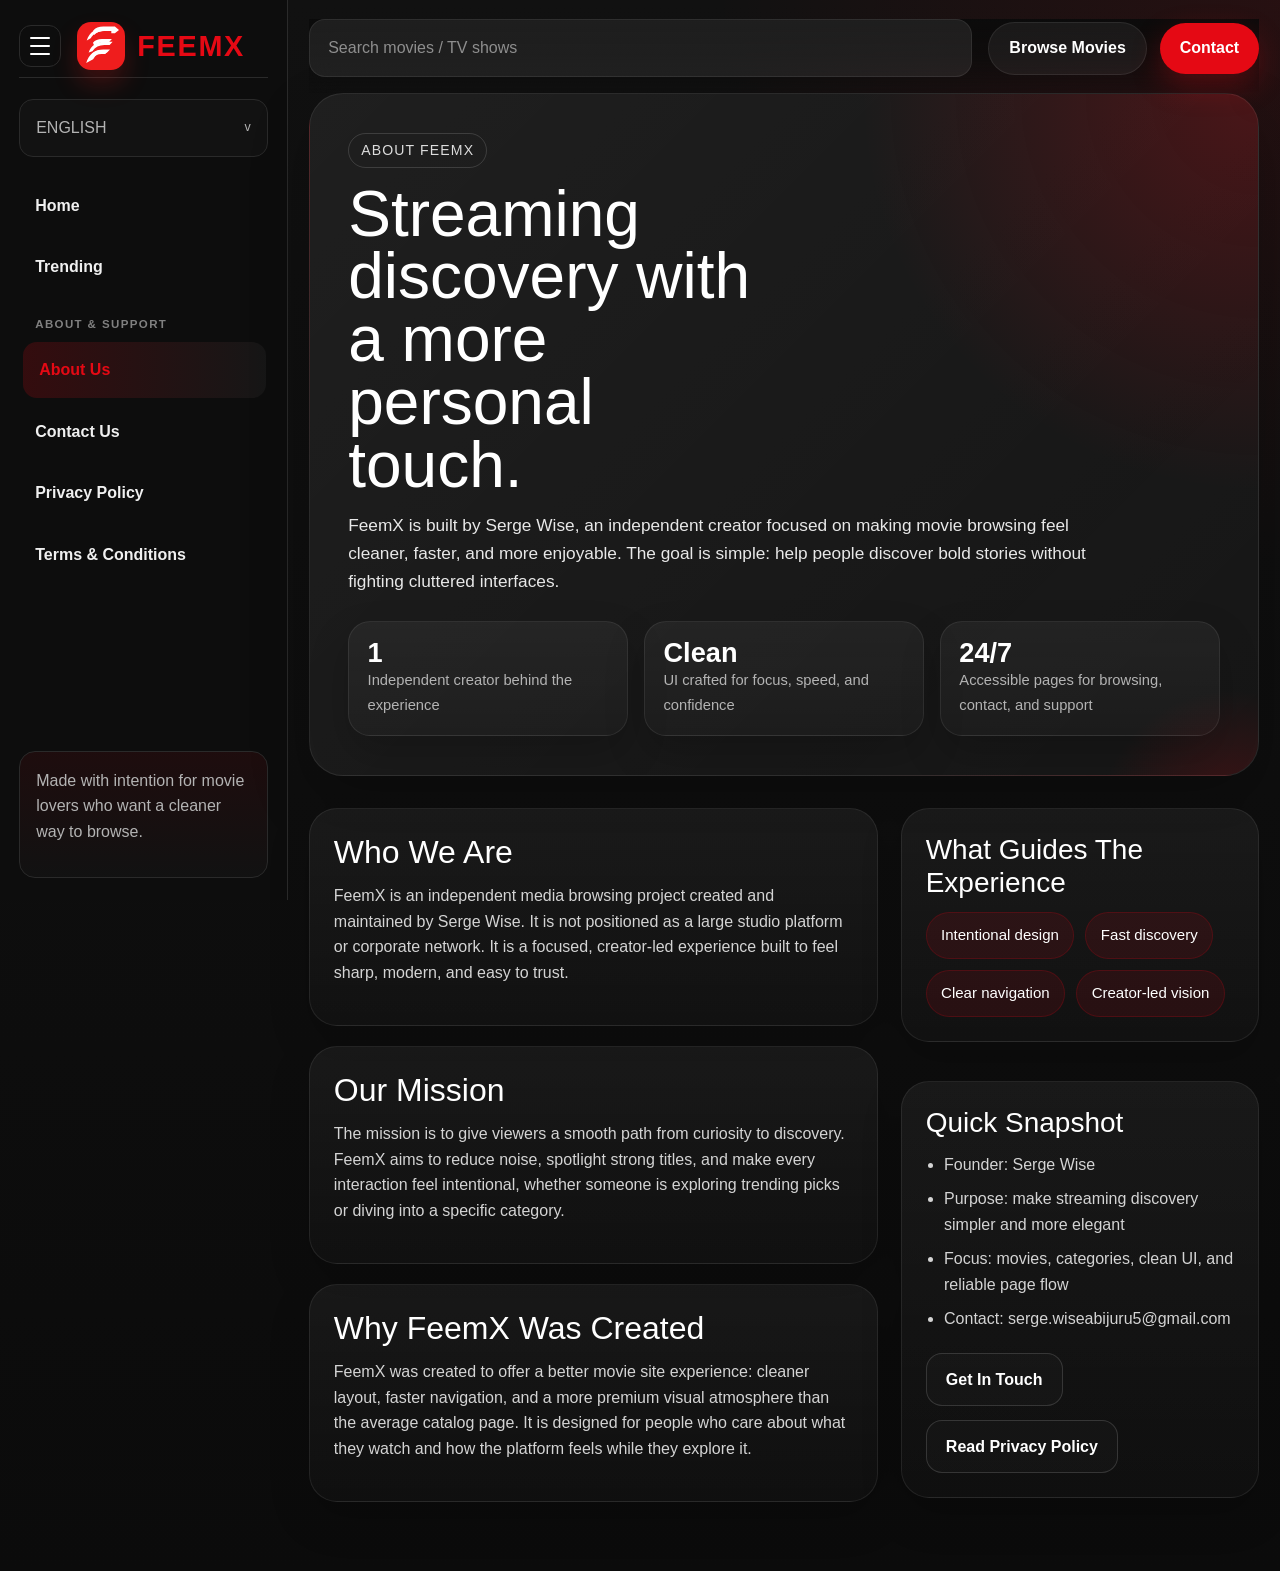
==== about.html @ 2843385d "Prepare frontend for separate Render static deploy" ====
<!DOCTYPE html>
<html lang="en">

<head>
    <meta charset="UTF-8">
    <meta name="viewport" content="width=device-width, initial-scale=1.0">
    <title>FeemX - About Us</title>
    <link rel="icon" type="image/svg+xml" href="logo.svg">
    <link href="https://cdn.jsdelivr.net/npm/bootstrap@5.3.3/dist/css/bootstrap.min.css" rel="stylesheet">
    <link rel="stylesheet" href="styles.css?v=20260422a">
</head>

<body class="page-info page-about" data-page="about">
    <div id="loader">
        <div class="spinner"></div>
    </div>

    <div class="app-shell">
        <aside class="sidebar">
            <div class="sidebar-brand">
                <button class="sidebar-menu" type="button" aria-label="Open menu">
                    <span></span>
                    <span></span>
                    <span></span>
                </button>
                <a class="brand-link" href="index.html" aria-label="FeemX home">
                    <img class="brand-mark" src="logo.svg" alt="FeemX logo">
                    <span class="brand-text">FEEMX</span>
                </a>
            </div>

            <div class="sidebar-language">
                <span>ENGLISH</span>
                <span class="language-caret">v</span>
            </div>

            <nav class="sidebar-nav" data-sidebar-nav></nav>

            <div class="sidebar-footer">
                <p>Made with intention for movie lovers who want a cleaner way to browse.</p>
            </div>
        </aside>

        <main class="content-area">
            <header class="topbar">
                <form class="topbar-search">
                    <input class="search-input" id="searchInput" type="search" placeholder="Search movies / TV shows"
                        aria-label="Search movies">
                </form>
                <div class="topbar-actions">
                    <a class="pill-btn ghost-btn" href="index.html#trending">Browse Movies</a>
                    <a class="pill-btn solid-btn" href="contact.html">Contact</a>
                </div>
            </header>

            <section class="info-hero animate-on-scroll">
                <div class="info-hero-content">
                    <span class="eyebrow">About FeemX</span>
                    <h1>Streaming discovery with a more personal touch.</h1>
                    <p class="info-lead">FeemX is built by Serge Wise, an independent creator focused on making movie browsing feel cleaner, faster, and more enjoyable. The goal is simple: help people discover bold stories without fighting cluttered interfaces.</p>
                    <div class="info-metrics">
                        <article class="metric-card">
                            <strong>1</strong>
                            <span>Independent creator behind the experience</span>
                        </article>
                        <article class="metric-card">
                            <strong>Clean</strong>
                            <span>UI crafted for focus, speed, and confidence</span>
                        </article>
                        <article class="metric-card">
                            <strong>24/7</strong>
                            <span>Accessible pages for browsing, contact, and support</span>
                        </article>
                    </div>
                </div>
            </section>

            <section class="content-section animate-on-scroll">
                <div class="info-grid">
                    <div>
                        <article class="info-panel">
                            <h2>Who We Are</h2>
                            <p>FeemX is an independent media browsing project created and maintained by Serge Wise. It is not positioned as a large studio platform or corporate network. It is a focused, creator-led experience built to feel sharp, modern, and easy to trust.</p>
                        </article>

                        <article class="info-panel">
                            <h2>Our Mission</h2>
                            <p>The mission is to give viewers a smooth path from curiosity to discovery. FeemX aims to reduce noise, spotlight strong titles, and make every interaction feel intentional, whether someone is exploring trending picks or diving into a specific category.</p>
                        </article>

                        <article class="info-panel">
                            <h2>Why FeemX Was Created</h2>
                            <p>FeemX was created to offer a better movie site experience: cleaner layout, faster navigation, and a more premium visual atmosphere than the average catalog page. It is designed for people who care about what they watch and how the platform feels while they explore it.</p>
                        </article>
                    </div>

                    <div class="info-stack">
                        <article class="info-panel">
                            <h3>What Guides The Experience</h3>
                            <div class="info-pills">
                                <span class="info-pill">Intentional design</span>
                                <span class="info-pill">Fast discovery</span>
                                <span class="info-pill">Clear navigation</span>
                                <span class="info-pill">Creator-led vision</span>
                            </div>
                        </article>

                        <article class="info-panel">
                            <h3>Quick Snapshot</h3>
                            <ul class="info-list">
                                <li>Founder: Serge Wise</li>
                                <li>Purpose: make streaming discovery simpler and more elegant</li>
                                <li>Focus: movies, categories, clean UI, and reliable page flow</li>
                                <li>Contact: serge.wiseabijuru5@gmail.com</li>
                            </ul>
                            <div class="info-cta-row">
                                <a class="outline-btn" href="contact.html">Get In Touch</a>
                                <a class="outline-btn" href="privacy.html">Read Privacy Policy</a>
                            </div>
                        </article>
                    </div>
                </div>
            </section>
        </main>
    </div>

    <script src="config.js?v=20260423a"></script>
    <script src="script.js?v=20260423a"></script>
</body>

</html>
---- styles.css ----
/* FeemX shared styles */
:root {
  --bg-primary: #0b0b0b;
  --bg-secondary: #1a1a1a;
  --bg-tertiary: #232323;
  --accent: #e50914;
  --accent-soft: rgba(229, 9, 20, 0.18);
  --text-primary: #ffffff;
  --text-secondary: #b3b3b3;
  --border: #2a2a2a;
  --shadow: rgba(0, 0, 0, 0.45);
  --overlay-bg: rgba(11, 11, 11, 0.78);
  --radius-lg: 28px;
  --radius-md: 18px;
  --sidebar-width: 288px;
}

* {
  margin: 0;
  padding: 0;
  box-sizing: border-box;
}

html {
  scroll-behavior: smooth;
  width: 100%;
}

body {
  font-family: "Segoe UI", Tahoma, Geneva, Verdana, sans-serif;
  background:
    radial-gradient(circle at top right, rgba(229, 9, 20, 0.1), transparent 28%),
    linear-gradient(180deg, #111 0%, #0b0b0b 100%);
  color: var(--text-primary);
  line-height: 1.6;
  width: 100%;
  max-width: 100%;
  overflow-x: clip;
}

a {
  color: inherit;
  text-decoration: none;
}

button,
input {
  font: inherit;
}

#loader {
  position: fixed;
  inset: 0;
  background: var(--bg-primary);
  display: flex;
  justify-content: center;
  align-items: center;
  z-index: 9999;
  transition: opacity 0.4s ease;
}

.spinner {
  width: 54px;
  height: 54px;
  border: 4px solid var(--border);
  border-top-color: var(--accent);
  border-radius: 50%;
  animation: spin 0.9s linear infinite;
}

@keyframes spin {
  from {
    transform: rotate(0deg);
  }

  to {
    transform: rotate(360deg);
  }
}

.app-shell {
  min-height: 100vh;
  display: grid;
  grid-template-columns: var(--sidebar-width) minmax(0, 1fr);
  width: 100%;
  max-width: 100%;
}

.sidebar {
  position: sticky;
  top: 0;
  height: 100vh;
  padding: 1.4rem 1.2rem;
  background: rgba(14, 14, 14, 0.96);
  border-right: 1px solid var(--border);
  display: flex;
  flex-direction: column;
  gap: 1.3rem;
  min-width: 0;
  overflow: hidden;
}

.sidebar-brand {
  display: flex;
  align-items: center;
  gap: 1rem;
  padding-bottom: 0.4rem;
  border-bottom: 1px solid var(--border);
}

.sidebar-menu {
  width: 42px;
  height: 42px;
  border: 1px solid var(--border);
  background: transparent;
  border-radius: 12px;
  display: grid;
  place-items: center;
  gap: 4px;
  padding: 10px;
}

.sidebar-menu span {
  display: block;
  width: 100%;
  height: 2px;
  background: var(--text-primary);
  border-radius: 999px;
}

.brand-link {
  display: inline-flex;
  align-items: center;
  gap: 0.75rem;
  color: var(--accent);
  font-size: 1.8rem;
  font-weight: 800;
  letter-spacing: 0.06em;
}

.brand-mark {
  width: 48px;
  height: 48px;
  display: block;
  flex: 0 0 auto;
  border-radius: 14px;
  box-shadow: 0 14px 24px rgba(239, 29, 29, 0.22);
}

.brand-text {
  display: inline-block;
  line-height: 1;
}

.sidebar-language {
  padding: 0.95rem 1rem;
  border: 1px solid var(--border);
  border-radius: 14px;
  display: flex;
  align-items: center;
  justify-content: space-between;
  color: var(--text-secondary);
  background: rgba(255, 255, 255, 0.02);
}

.language-caret {
  font-size: 0.78rem;
}

.sidebar-nav {
  display: flex;
  flex-direction: column;
  gap: 0.35rem;
  flex: 1 1 auto;
  min-height: 0;
  overflow-y: auto;
  padding-right: 0.35rem;
  scrollbar-width: thin;
  scrollbar-color: rgba(229, 9, 20, 0.75) rgba(255, 255, 255, 0.06);
}

.sidebar-nav::-webkit-scrollbar {
  width: 8px;
}

.sidebar-nav::-webkit-scrollbar-track {
  background: rgba(255, 255, 255, 0.06);
  border-radius: 999px;
}

.sidebar-nav::-webkit-scrollbar-thumb {
  background: rgba(229, 9, 20, 0.75);
  border-radius: 999px;
}

.sidebar-nav::-webkit-scrollbar-thumb:hover {
  background: rgba(229, 9, 20, 0.95);
}

.sidebar-group-label {
  margin: 0.9rem 0 0.2rem;
  padding: 0 1rem;
  color: rgba(255, 255, 255, 0.48);
  font-size: 0.72rem;
  font-weight: 700;
  letter-spacing: 0.12em;
  text-transform: uppercase;
}

.sidebar-link {
  padding: 0.95rem 1rem;
  border-radius: 14px;
  color: #f0f0f0;
  font-weight: 600;
  transition: background 0.25s ease, color 0.25s ease, transform 0.25s ease;
}

.sidebar-link:hover,
.sidebar-link.active {
  background: linear-gradient(90deg, var(--accent-soft), rgba(255, 255, 255, 0.04));
  color: var(--accent);
  transform: translateX(4px);
}

.sidebar-footer {
  margin-top: auto;
  padding: 1rem;
  border: 1px solid var(--border);
  border-radius: 16px;
  color: var(--text-secondary);
  background: linear-gradient(180deg, rgba(229, 9, 20, 0.08), rgba(255, 255, 255, 0.02));
}

.content-area {
  padding: 1.2rem 1.3rem 2rem;
  min-width: 0;
  width: 100%;
  max-width: 100%;
}

.app-error-banner {
  margin: 0.75rem 0 1.5rem;
  padding: 1.5rem;
  border: 1px solid rgba(229, 9, 20, 0.28);
  border-radius: 24px;
  background:
    linear-gradient(180deg, rgba(229, 9, 20, 0.14), rgba(255, 255, 255, 0.03)),
    rgba(18, 18, 18, 0.96);
  box-shadow: 0 22px 48px rgba(0, 0, 0, 0.28);
}

.app-error-eyebrow {
  margin-bottom: 0.45rem;
  color: #ff9a9f;
  font-size: 0.82rem;
  font-weight: 700;
  letter-spacing: 0.14em;
  text-transform: uppercase;
}

.app-error-banner h2 {
  margin-bottom: 0.55rem;
  font-size: clamp(1.5rem, 3vw, 2.25rem);
}

.app-error-message {
  max-width: 70ch;
  color: var(--text-secondary);
}

.app-error-actions {
  display: flex;
  flex-wrap: wrap;
  gap: 0.85rem;
  margin-top: 1.2rem;
}

.app-error-active .content-area > :not(.topbar):not(.app-error-banner) {
  display: none !important;
}

.topbar {
  position: sticky;
  top: 0;
  z-index: 20;
  display: flex;
  flex-wrap: wrap;
  align-items: center;
  justify-content: space-between;
  gap: 1rem;
  padding: 0 0 1rem;
  background: linear-gradient(180deg, rgba(11, 11, 11, 0.95), rgba(11, 11, 11, 0.75), transparent);
  backdrop-filter: blur(12px);
  min-width: 0;
}

.topbar-search {
  flex: 1;
  min-width: min(100%, 260px);
}

.search-input {
  display: block;
  width: min(100%, 720px);
  max-width: 100%;
  background: rgba(255, 255, 255, 0.08) !important;
  border: 1px solid rgba(255, 255, 255, 0.08) !important;
  border-radius: 16px !important;
  color: var(--text-primary) !important;
  padding: 0.95rem 1.15rem !important;
}

.search-input::placeholder {
  color: #8e8e8e !important;
}

.search-input:focus {
  border-color: rgba(229, 9, 20, 0.4) !important;
  box-shadow: 0 0 0 0.2rem rgba(229, 9, 20, 0.18) !important;
}

.topbar-actions {
  display: flex;
  gap: 0.8rem;
  align-items: center;
  flex-wrap: wrap;
  justify-content: flex-end;
  min-width: 0;
}

.topbar-actions > * {
  min-width: 0;
  max-width: 100%;
}

.pill-btn {
  display: inline-flex;
  align-items: center;
  justify-content: center;
  min-height: 48px;
  padding: 0.8rem 1.25rem;
  border-radius: 999px;
  font-weight: 700;
  transition: transform 0.25s ease, box-shadow 0.25s ease, background 0.25s ease;
}

.ghost-btn {
  background: rgba(255, 255, 255, 0.06);
  border: 1px solid rgba(255, 255, 255, 0.08);
}

.solid-btn {
  background: var(--accent);
  color: var(--text-primary);
  box-shadow: 0 12px 30px rgba(229, 9, 20, 0.28);
}

.pill-btn:hover {
  transform: translateY(-2px);
}

.hero-panel,
.detail-hero {
  position: relative;
  min-height: 590px;
  width: 100%;
  max-width: 100%;
  min-width: 0;
  border-radius: var(--radius-lg);
  overflow: hidden;
  display: flex;
  align-items: flex-end;
  padding: 2rem;
  margin-bottom: 1.9rem;
  background-color: var(--bg-secondary);
  background-size: cover;
  background-position: center;
  box-shadow: 0 30px 60px var(--shadow);
}

.hero-overlay,
.detail-hero-overlay {
  position: absolute;
  inset: 0;
  background:
    linear-gradient(90deg, rgba(11, 11, 11, 0.88) 0%, rgba(11, 11, 11, 0.5) 45%, rgba(11, 11, 11, 0.82) 100%),
    linear-gradient(180deg, rgba(11, 11, 11, 0.12) 0%, rgba(11, 11, 11, 0.92) 100%);
}

.hero-copy,
.detail-hero-content {
  position: relative;
  z-index: 2;
  width: min(100%, 640px);
  max-width: 640px;
  min-width: 0;
}

.eyebrow {
  display: inline-block;
  margin-bottom: 0.7rem;
  padding: 0.35rem 0.75rem;
  border: 1px solid rgba(255, 255, 255, 0.14);
  border-radius: 999px;
  color: #ddd;
  font-size: 0.88rem;
  letter-spacing: 0.08em;
  text-transform: uppercase;
}

.hero-copy h1,
.detail-hero-content h1 {
  font-size: clamp(2.3rem, 5vw, 4rem);
  line-height: 1.02;
  margin-bottom: 0.8rem;
}

#heroMeta,
#movieRating {
  margin-bottom: 0.65rem;
  color: #e0e0e0;
  font-size: 1rem;
}

#heroDesc,
#movieDesc {
  color: var(--text-secondary);
  max-width: 56ch;
  font-size: 1.03rem;
}

.hero-actions {
  display: flex;
  gap: 1rem;
  align-items: center;
  margin-top: 1.45rem;
  flex-wrap: wrap;
  min-width: 0;
}

.hero-actions > * {
  max-width: 100%;
}

.play-hero,
.watch-btn,
.hero-secondary {
  min-height: 50px;
  border-radius: 14px;
  padding: 0.85rem 1.3rem;
  font-weight: 700;
  border: none;
  transition: transform 0.25s ease, box-shadow 0.25s ease, background 0.25s ease;
}

.play-hero,
.watch-btn {
  background: var(--accent);
  color: #fff;
  box-shadow: 0 12px 30px rgba(229, 9, 20, 0.25);
}

.hero-secondary {
  display: inline-flex;
  align-items: center;
  background: rgba(255, 255, 255, 0.08);
  color: #fff;
  border: 1px solid rgba(255, 255, 255, 0.12);
}

.play-hero:hover,
.watch-btn:hover,
.hero-secondary:hover {
  transform: translateY(-2px);
}

.hero-arrow {
  position: absolute;
  top: 50%;
  transform: translateY(-50%);
  z-index: 2;
  width: 52px;
  height: 52px;
  border-radius: 50%;
  border: 1px solid rgba(255, 255, 255, 0.28);
  color: #fff;
  background: rgba(0, 0, 0, 0.24);
  font-size: 2rem;
}

.hero-prev {
  left: 1rem;
}

.hero-next {
  right: 1rem;
}

.hero-dots {
  position: absolute;
  right: 1.4rem;
  bottom: 1.35rem;
  z-index: 2;
  display: flex;
  gap: 0.55rem;
}

.hero-dot {
  width: 10px;
  height: 10px;
  border-radius: 50%;
  background: rgba(255, 255, 255, 0.35);
  border: none;
  padding: 0;
}

.hero-dot.active {
  background: var(--accent);
  box-shadow: 0 0 0 5px rgba(229, 9, 20, 0.15);
}

.content-section {
  margin-bottom: 2.3rem;
  min-width: 0;
  max-width: 100%;
}

.info-hero {
  position: relative;
  overflow: hidden;
  border-radius: 34px;
  padding: clamp(1.5rem, 3vw, 3rem);
  margin-bottom: 2rem;
  border: 1px solid rgba(255, 255, 255, 0.08);
  background:
    radial-gradient(circle at top right, rgba(229, 9, 20, 0.24), transparent 34%),
    linear-gradient(135deg, rgba(255, 255, 255, 0.06), rgba(255, 255, 255, 0.02)),
    #111;
  box-shadow: 0 24px 60px rgba(0, 0, 0, 0.24);
}

.info-hero::after {
  content: "";
  position: absolute;
  inset: auto -12% -28% auto;
  width: 280px;
  height: 280px;
  border-radius: 50%;
  background: radial-gradient(circle, rgba(229, 9, 20, 0.22), transparent 68%);
  pointer-events: none;
}

.info-hero-content,
.policy-layout,
.info-grid,
.social-grid {
  position: relative;
  z-index: 1;
}

.info-hero .eyebrow {
  display: inline-block;
  margin-bottom: 0.9rem;
}

.info-hero h1 {
  max-width: 12ch;
  font-size: clamp(2.4rem, 5vw, 4.2rem);
  line-height: 0.98;
  margin-bottom: 1rem;
}

.info-lead {
  max-width: 760px;
  color: #e8e8e8;
  font-size: 1.08rem;
}

.info-metrics {
  display: grid;
  grid-template-columns: repeat(auto-fit, minmax(160px, 1fr));
  gap: 1rem;
  margin-top: 1.6rem;
}

.metric-card,
.info-panel,
.social-link-card,
.policy-nav {
  border: 1px solid rgba(255, 255, 255, 0.08);
  background: linear-gradient(180deg, rgba(255, 255, 255, 0.05), rgba(255, 255, 255, 0.02));
  box-shadow: 0 18px 40px rgba(0, 0, 0, 0.18);
}

.metric-card {
  border-radius: 22px;
  padding: 1.1rem 1.15rem;
}

.metric-card strong {
  display: block;
  font-size: 1.7rem;
  line-height: 1;
}

.metric-card span {
  color: var(--text-secondary);
  font-size: 0.92rem;
}

.info-grid,
.policy-layout {
  display: grid;
  grid-template-columns: minmax(0, 1.35fr) minmax(280px, 0.85fr);
  gap: 1.4rem;
}

.info-panel {
  border-radius: 28px;
  padding: 1.5rem;
}

.info-panel h2,
.info-panel h3,
.policy-section h2 {
  margin-bottom: 0.75rem;
}

.info-panel + .info-panel {
  margin-top: 1.2rem;
}

.info-panel p,
.info-panel li,
.policy-section p,
.policy-section li {
  color: #d4d4d4;
}

.info-stack {
  display: flex;
  flex-direction: column;
  gap: 1.25rem;
}

.info-list,
.policy-section ul {
  margin: 0;
  padding-left: 1.15rem;
}

.info-list li + li,
.policy-section li + li {
  margin-top: 0.55rem;
}

.info-pills {
  display: flex;
  flex-wrap: wrap;
  gap: 0.7rem;
}

.info-pill {
  display: inline-flex;
  align-items: center;
  padding: 0.65rem 0.9rem;
  border-radius: 999px;
  background: rgba(229, 9, 20, 0.1);
  border: 1px solid rgba(229, 9, 20, 0.2);
  color: #fff;
  font-size: 0.94rem;
}

.info-cta-row {
  display: flex;
  flex-wrap: wrap;
  gap: 0.85rem;
  margin-top: 1.35rem;
}

.outline-btn {
  display: inline-flex;
  align-items: center;
  justify-content: center;
  min-height: 50px;
  padding: 0.8rem 1.2rem;
  border-radius: 16px;
  border: 1px solid rgba(255, 255, 255, 0.14);
  background: rgba(255, 255, 255, 0.02);
  color: #fff;
  font-weight: 600;
  transition: border-color 0.25s ease, transform 0.25s ease, background 0.25s ease;
}

.outline-btn:hover,
.outline-btn:focus-visible {
  border-color: rgba(229, 9, 20, 0.5);
  background: rgba(229, 9, 20, 0.08);
  transform: translateY(-2px);
}

.contact-card-title {
  display: flex;
  align-items: center;
  justify-content: space-between;
  gap: 1rem;
  margin-bottom: 1rem;
}

.contact-email {
  display: block;
  font-size: 1.05rem;
  font-weight: 700;
  color: #fff;
  word-break: break-word;
}

.contact-note,
.legal-meta,
.form-status {
  color: var(--text-secondary);
}

.form-status:empty {
  display: none;
}

.contact-actions {
  display: flex;
  flex-wrap: wrap;
  gap: 0.8rem;
  margin-top: 1rem;
}

.contact-form {
  display: grid;
  gap: 1rem;
}

.contact-form-grid {
  display: grid;
  grid-template-columns: repeat(2, minmax(0, 1fr));
  gap: 1rem;
}

.form-field {
  display: grid;
  gap: 0.45rem;
}

.form-field label {
  font-size: 0.92rem;
  font-weight: 600;
  color: #f0f0f0;
}

.form-field input,
.form-field textarea {
  width: 100%;
  border: 1px solid rgba(255, 255, 255, 0.08);
  border-radius: 16px;
  background: rgba(255, 255, 255, 0.04);
  color: #fff;
  padding: 0.95rem 1rem;
}

.form-field textarea {
  min-height: 150px;
  resize: vertical;
}

.form-field input:focus,
.form-field textarea:focus {
  outline: 2px solid rgba(229, 9, 20, 0.2);
  border-color: rgba(229, 9, 20, 0.45);
}

.social-grid {
  display: grid;
  grid-template-columns: repeat(auto-fit, minmax(200px, 1fr));
  gap: 1rem;
}

.social-link-card {
  display: flex;
  flex-direction: column;
  gap: 0.5rem;
  border-radius: 24px;
  padding: 1.3rem;
  transition: transform 0.25s ease, border-color 0.25s ease;
}

.social-link-card:hover,
.social-link-card:focus-visible {
  transform: translateY(-4px);
  border-color: rgba(229, 9, 20, 0.4);
}

.social-link-card span {
  color: var(--text-secondary);
}

.policy-nav {
  position: sticky;
  top: 5.8rem;
  align-self: start;
  border-radius: 26px;
  padding: 1.35rem;
}

.policy-nav ul {
  list-style: none;
  padding: 0;
  margin: 1rem 0 0;
  display: grid;
  gap: 0.7rem;
}

.policy-nav a {
  color: #f2f2f2;
}

.policy-nav a:hover,
.policy-nav a:focus-visible {
  color: var(--accent);
}

.policy-section {
  border-bottom: 1px solid rgba(255, 255, 255, 0.08);
  padding-bottom: 1.35rem;
  margin-bottom: 1.35rem;
}

.policy-section:last-child {
  border-bottom: none;
  margin-bottom: 0;
  padding-bottom: 0;
}

.section-heading {
  display: flex;
  flex-wrap: wrap;
  align-items: flex-end;
  justify-content: space-between;
  gap: 1rem;
  margin-bottom: 1rem;
  min-width: 0;
  max-width: 100%;
}

.section-heading h2 {
  margin: 0;
  font-size: 1.95rem;
  min-width: 0;
  max-width: 100%;
}

.section-heading span {
  color: var(--text-secondary);
  font-size: 0.97rem;
  min-width: 0;
  max-width: 100%;
}

.section-heading span:empty,
.sidebar-footer p:empty,
#categoryMeta:empty,
#categoryDesc:empty,
#categoryCount:empty,
#seriesSectionMeta:empty {
  display: none;
}

.slider-section {
  display: grid;
  grid-template-columns: 54px minmax(0, 1fr) 54px;
  align-items: center;
  gap: 1rem;
  width: 100%;
  min-width: 0;
}

.slider-container {
  grid-column: 2;
  display: flex;
  gap: 1.15rem;
  overflow-x: auto;
  padding: 0.35rem 0.2rem 0.75rem;
  scrollbar-width: thin;
  scrollbar-color: var(--accent) rgba(255, 255, 255, 0.14);
  scroll-snap-type: x proximity;
  overscroll-behavior-x: contain;
  scroll-behavior: smooth;
  touch-action: pan-x;
  cursor: grab;
  width: 100%;
  max-width: 100%;
  min-width: 0;
}

.slider-container::-webkit-scrollbar {
  height: 10px;
}

.slider-container::-webkit-scrollbar-track {
  background: rgba(255, 255, 255, 0.08);
  border-radius: 999px;
}

.slider-container::-webkit-scrollbar-thumb {
  background: linear-gradient(90deg, rgba(229, 9, 20, 0.9), rgba(229, 9, 20, 0.65));
  border-radius: 999px;
}

.slider-container::-webkit-scrollbar-thumb:hover {
  background: var(--accent);
}

.slider-container.dragging {
  cursor: grabbing;
  user-select: none;
}

.slider-container:focus-visible {
  outline: 2px solid rgba(229, 9, 20, 0.45);
  outline-offset: 4px;
  border-radius: 12px;
}

.slider-controls {
  width: 54px;
  height: 54px;
  border: 1px solid rgba(255, 255, 255, 0.9);
  border-radius: 12px;
  display: grid;
  place-items: center;
  background: rgba(10, 10, 10, 0.88);
  color: #fff;
  font-size: 2rem;
  line-height: 1;
  z-index: 3;
  box-shadow: 0 14px 28px rgba(0, 0, 0, 0.28);
  backdrop-filter: blur(10px);
  transition:
    background 0.25s ease,
    border-color 0.25s ease,
    box-shadow 0.25s ease,
    transform 0.25s ease,
    opacity 0.25s ease;
}

.slider-controls:hover {
  background: rgba(229, 9, 20, 0.14);
  border-color: var(--accent);
  transform: scale(1.05);
  box-shadow: 0 14px 32px rgba(229, 9, 20, 0.2);
}

.slider-controls:disabled {
  opacity: 0.3;
  cursor: default;
  transform: none;
  box-shadow: none;
}

.slider-controls:focus-visible {
  outline: 2px solid rgba(229, 9, 20, 0.45);
  outline-offset: 3px;
}

.prev {
  grid-column: 1;
  border-color: var(--accent);
}

.next {
  grid-column: 3;
}

.movie-card {
  position: relative;
  min-width: 220px;
  flex: 0 0 220px;
  border-radius: 20px;
  overflow: hidden;
  background: linear-gradient(180deg, rgba(255, 255, 255, 0.03), rgba(0, 0, 0, 0.18));
  border: 1px solid rgba(255, 255, 255, 0.05);
  cursor: pointer;
  scroll-snap-align: start;
  transition: transform 0.35s ease, box-shadow 0.35s ease, border-color 0.35s ease;
}

.movie-card-link {
  display: block;
  color: inherit;
  text-decoration: none;
}

.favorite-button {
  position: absolute;
  right: 1rem;
  bottom: 5.4rem;
  z-index: 4;
}

.movie-card:hover {
  transform: translateY(-8px);
  box-shadow: 0 22px 40px var(--shadow);
  border-color: rgba(229, 9, 20, 0.32);
}

.movie-card img {
  display: block;
  width: 100%;
  height: 310px;
  object-fit: cover;
}

.card-overlay {
  position: absolute;
  inset: 0;
  display: flex;
  align-items: flex-end;
  justify-content: space-between;
  padding: 1rem;
  background: linear-gradient(180deg, rgba(11, 11, 11, 0.04), rgba(11, 11, 11, 0.9));
  opacity: 0;
  transition: opacity 0.3s ease;
}

.movie-card:hover .card-overlay {
  opacity: 1;
}

.play-btn {
  width: 52px;
  height: 52px;
  border: none;
  border-radius: 50%;
  display: grid;
  place-items: center;
  background: var(--accent);
  color: #fff;
  font-size: 1.15rem;
  cursor: pointer;
  box-shadow: 0 14px 28px rgba(229, 9, 20, 0.28);
  transition: transform 0.2s ease, box-shadow 0.2s ease;
}

.play-btn:hover,
.play-btn:focus-visible {
  transform: scale(1.05);
  box-shadow: 0 16px 30px rgba(229, 9, 20, 0.34);
}

.play-btn:focus-visible {
  outline: 2px solid rgba(255, 255, 255, 0.8);
  outline-offset: 3px;
}

.heart {
  width: 42px;
  height: 42px;
  border-radius: 50%;
  display: grid;
  place-items: center;
  background: rgba(255, 255, 255, 0.1);
  color: var(--text-secondary);
  font-size: 1.1rem;
  transition: transform 0.25s ease, color 0.25s ease, background 0.25s ease;
}

.heart:hover,
.heart.active {
  color: #fff;
  background: var(--accent);
  transform: scale(1.05);
}

.movie-card h3 {
  padding: 1rem 1rem 0.25rem;
  font-size: 1rem;
  line-height: 1.3;
}

.movie-meta {
  padding: 0 1rem 1rem;
  color: var(--text-secondary);
  font-size: 0.9rem;
}

.detail-content .content-section {
  margin-bottom: 1.9rem;
}

.watch-layout {
  display: grid;
  grid-template-columns: minmax(0, 1fr) 360px;
  gap: 1.25rem;
  margin-bottom: 2rem;
  min-width: 0;
}

.player-panel {
  background: #050505;
  border: 1px solid var(--border);
  border-radius: 24px;
  overflow: hidden;
  box-shadow: 0 24px 60px var(--shadow);
}

.player-stage {
  position: relative;
  min-height: 560px;
  background-size: cover;
  background-position: center;
}

.movie-player {
  position: absolute;
  inset: 0;
  width: 100%;
  height: 100%;
  object-fit: contain;
  background: #000;
  z-index: 1;
}

.movie-player:not([hidden]) + .player-stage-overlay {
  display: none;
}

.movie-player:not([hidden]) ~ .player-center-play {
  display: none;
}

.player-stage-overlay {
  position: absolute;
  inset: 0;
  background: linear-gradient(180deg, rgba(0, 0, 0, 0.6), rgba(0, 0, 0, 0.15) 22%, rgba(0, 0, 0, 0.72) 100%);
}

.player-center-play {
  position: absolute;
  inset: 50% auto auto 50%;
  transform: translate(-50%, -50%);
  z-index: 2;
  min-width: 86px;
  min-height: 86px;
  border-radius: 50%;
  padding: 0;
}

.player-controls {
  padding: 0.95rem 1rem 1.1rem;
  background: #060606;
}

.player-progress {
  width: 100%;
  height: 8px;
  background: rgba(255, 255, 255, 0.18);
  border-radius: 999px;
  overflow: hidden;
  margin-bottom: 0.8rem;
  cursor: pointer;
  position: relative;
  touch-action: none;
}

.progress-fill {
  display: block;
  width: 8%;
  height: 100%;
  background: var(--accent);
  position: relative;
}

.progress-fill::after {
  content: "";
  position: absolute;
  top: 50%;
  right: 0;
  width: 14px;
  height: 14px;
  border-radius: 50%;
  background: #fff;
  box-shadow: 0 0 0 3px rgba(255, 255, 255, 0.15);
  transform: translate(50%, -50%);
}

.player-progress.scrubbing {
  height: 10px;
}

.player-controls-row {
  display: flex;
  justify-content: space-between;
  gap: 1rem;
  align-items: center;
  color: #d6d6d6;
  flex-wrap: wrap;
}

.controls-left,
.controls-right {
  display: flex;
  gap: 0.9rem;
  align-items: center;
  flex-wrap: wrap;
}

.icon-control {
  width: 36px;
  height: 36px;
  border: none;
  border-radius: 50%;
  background: rgba(255, 255, 255, 0.08);
  color: #fff;
  cursor: pointer;
  transition: background 180ms ease, transform 180ms ease;
}

.icon-control:hover,
.icon-control:focus-visible {
  background: rgba(255, 255, 255, 0.16);
  transform: translateY(-1px);
}

.player-panel:fullscreen {
  border-radius: 0;
  background: #000;
}

.player-panel:fullscreen .player-stage {
  min-height: calc(100vh - 96px);
}

.player-panel:fullscreen .movie-player {
  object-fit: contain;
  background: #000;
}

.resource-panel {
  background: #222228;
  border: 1px solid rgba(255, 255, 255, 0.06);
  border-radius: 24px;
  padding: 1.25rem;
  display: flex;
  flex-direction: column;
  gap: 1.3rem;
}

.resource-actions {
  display: grid;
  grid-template-columns: repeat(auto-fit, minmax(92px, 1fr));
  gap: 0.75rem;
}

.resource-icon {
  min-height: 62px;
  border: 1px solid rgba(255, 255, 255, 0.1);
  border-radius: 18px;
  background: linear-gradient(180deg, rgba(255, 255, 255, 0.045), rgba(255, 255, 255, 0.02));
  color: #fff;
  display: inline-flex;
  align-items: center;
  justify-content: center;
  min-width: 0;
  padding: 0.75rem 0.85rem;
  font-size: 0.9rem;
  font-weight: 700;
  letter-spacing: -0.02em;
  text-align: center;
  line-height: 1.1;
  box-shadow:
    inset 0 1px 0 rgba(255, 255, 255, 0.04),
    0 14px 24px rgba(0, 0, 0, 0.18);
  backdrop-filter: blur(10px);
  transition:
    transform 0.2s ease,
    background 0.2s ease,
    border-color 0.2s ease,
    box-shadow 0.2s ease;
  cursor: pointer;
}

.resource-icon:hover {
  background: linear-gradient(180deg, rgba(255, 255, 255, 0.065), rgba(255, 255, 255, 0.028));
  border-color: rgba(255, 255, 255, 0.18);
  box-shadow:
    inset 0 1px 0 rgba(255, 255, 255, 0.06),
    0 18px 28px rgba(0, 0, 0, 0.22);
  transform: translateY(-2px);
}

.resource-icon:focus-visible {
  outline: 2px solid rgba(255, 255, 255, 0.28);
  outline-offset: 3px;
}

.resource-icon:active {
  transform: translateY(0);
  box-shadow:
    inset 0 1px 0 rgba(255, 255, 255, 0.04),
    0 10px 18px rgba(0, 0, 0, 0.18);
}

.resource-copy h1 {
  font-size: 2rem;
  margin-bottom: 0.45rem;
}

.resource-copy p {
  color: var(--text-secondary);
  margin-bottom: 0.45rem;
}

.resource-box {
  background: rgba(255, 255, 255, 0.02);
  border: 1px solid rgba(255, 255, 255, 0.06);
  border-radius: 18px;
  padding: 1rem;
}

.resource-box h2 {
  margin-bottom: 0.45rem;
}

.resource-box p {
  color: var(--text-secondary);
  margin-bottom: 1rem;
}

.resource-select-wrap {
  display: block;
  margin-bottom: 1rem;
}

.resource-select,
.subtitle-select {
  width: 100%;
  border: 1px solid rgba(255, 255, 255, 0.12);
  border-radius: 14px;
  background: rgba(255, 255, 255, 0.06);
  color: #fff;
  padding: 0.9rem 1rem;
  outline: none;
}

.resource-select option,
.subtitle-select option {
  color: #111;
}

.resource-select {
  width: 100%;
  min-height: 48px;
  border-radius: 12px;
  border: 1px solid rgba(255, 255, 255, 0.1);
  background: #2c2c31;
  color: #fff;
  padding: 0.75rem 0.9rem;
}

.support-btn {
  width: 100%;
  min-height: 58px;
  border: none;
  border-radius: 14px;
  background: #15753b;
  color: #c7ffd9;
  font-weight: 700;
}

#movieModal {
  position: fixed;
  inset: 0;
  display: flex;
  align-items: center;
  justify-content: center;
  background: rgba(0, 0, 0, 0.88);
  opacity: 0;
  visibility: hidden;
  transition: opacity 0.25s ease, visibility 0.25s ease;
  z-index: 50;
  padding: 1.2rem;
}

#movieModal.active {
  opacity: 1;
  visibility: visible;
}

.modal-content {
  position: relative;
  width: min(880px, 100%);
  background: linear-gradient(180deg, #171717, #101010);
  border: 1px solid rgba(255, 255, 255, 0.08);
  border-radius: 28px;
  overflow: hidden;
  transform: scale(0.96);
  transition: transform 0.25s ease;
}

#movieModal.active .modal-content {
  transform: scale(1);
}

.modal-media {
  width: 100%;
  height: 320px;
  object-fit: cover;
  display: block;
}

.modal-info {
  padding: 0;
}

.modal-body {
  padding: 1.5rem;
}

.modal-body h2 {
  margin-bottom: 0.4rem;
}

.modal-body .modal-meta {
  color: var(--text-secondary);
  margin-bottom: 0.8rem;
}

#modalClose {
  position: absolute;
  top: 1rem;
  right: 1rem;
  width: 42px;
  height: 42px;
  border: none;
  border-radius: 50%;
  background: rgba(0, 0, 0, 0.5);
  color: #fff;
  font-size: 1.6rem;
  line-height: 1;
}

.animate-on-scroll {
  opacity: 0;
  transform: translateY(24px);
  transition: opacity 0.55s ease, transform 0.55s ease;
}

.animate-on-scroll.animate {
  opacity: 1;
  transform: translateY(0);
}

@media (max-width: 1100px) {
  .app-shell {
    grid-template-columns: 1fr;
  }

  .sidebar {
    position: relative;
    height: auto;
  }

  .topbar {
    padding-top: 0.4rem;
  }

  .topbar-actions {
    justify-content: flex-start;
  }

  .info-grid,
  .policy-layout {
    grid-template-columns: 1fr;
  }

  .policy-nav {
    position: relative;
    top: 0;
  }

  .prev {
    justify-self: start;
  }

  .next {
    justify-self: end;
  }
}

@media (max-width: 768px) {
  .slider-section {
    grid-template-columns: 44px minmax(0, 1fr) 44px;
    gap: 0.75rem;
  }

  .content-area {
    padding: 1rem;
  }

  .topbar {
    flex-direction: column;
    align-items: stretch;
  }

  .topbar-actions {
    width: 100%;
    justify-content: stretch;
  }

  .pill-btn {
    flex: 1;
  }

  .hero-panel,
  .detail-hero {
    min-height: 460px;
    padding: 1.25rem;
  }

  .watch-layout {
    grid-template-columns: 1fr;
  }

  .resource-actions {
    grid-template-columns: repeat(2, minmax(0, 1fr));
  }

  .resource-icon {
    min-height: 58px;
    border-radius: 16px;
    font-size: 0.88rem;
  }

  .player-stage {
    min-height: 340px;
  }

  .hero-arrow {
    display: none;
  }

  .movie-card {
    min-width: 170px;
    flex-basis: 170px;
  }

  .movie-card img {
    height: 255px;
  }

  .section-heading {
    flex-direction: column;
    align-items: flex-start;
  }

  .contact-form-grid {
    grid-template-columns: 1fr;
  }

  #movieTrailer {
    min-height: 250px;
  }
}

@media (max-width: 520px) {
  .slider-section {
    grid-template-columns: 40px minmax(0, 1fr) 40px;
    gap: 0.5rem;
  }

  .slider-controls {
    width: 46px;
    height: 46px;
    font-size: 1.7rem;
  }

  .sidebar {
    padding: 1rem;
  }

  .sidebar-brand {
    align-items: center;
  }

  .brand-link {
    font-size: 1.5rem;
    gap: 0.6rem;
  }

  .brand-mark {
    width: 42px;
    height: 42px;
  }

  .hero-copy h1,
  .detail-hero-content h1 {
    font-size: 2rem;
  }

  .movie-card {
    min-width: 150px;
    flex-basis: 150px;
  }

  .movie-card img {
    height: 230px;
  }

  .resource-actions {
    gap: 0.7rem;
  }

  .resource-icon {
    min-height: 54px;
    font-size: 0.82rem;
    padding: 0.7rem 0.65rem;
  }

  .info-hero,
  .info-panel,
  .policy-nav {
    border-radius: 24px;
  }
}
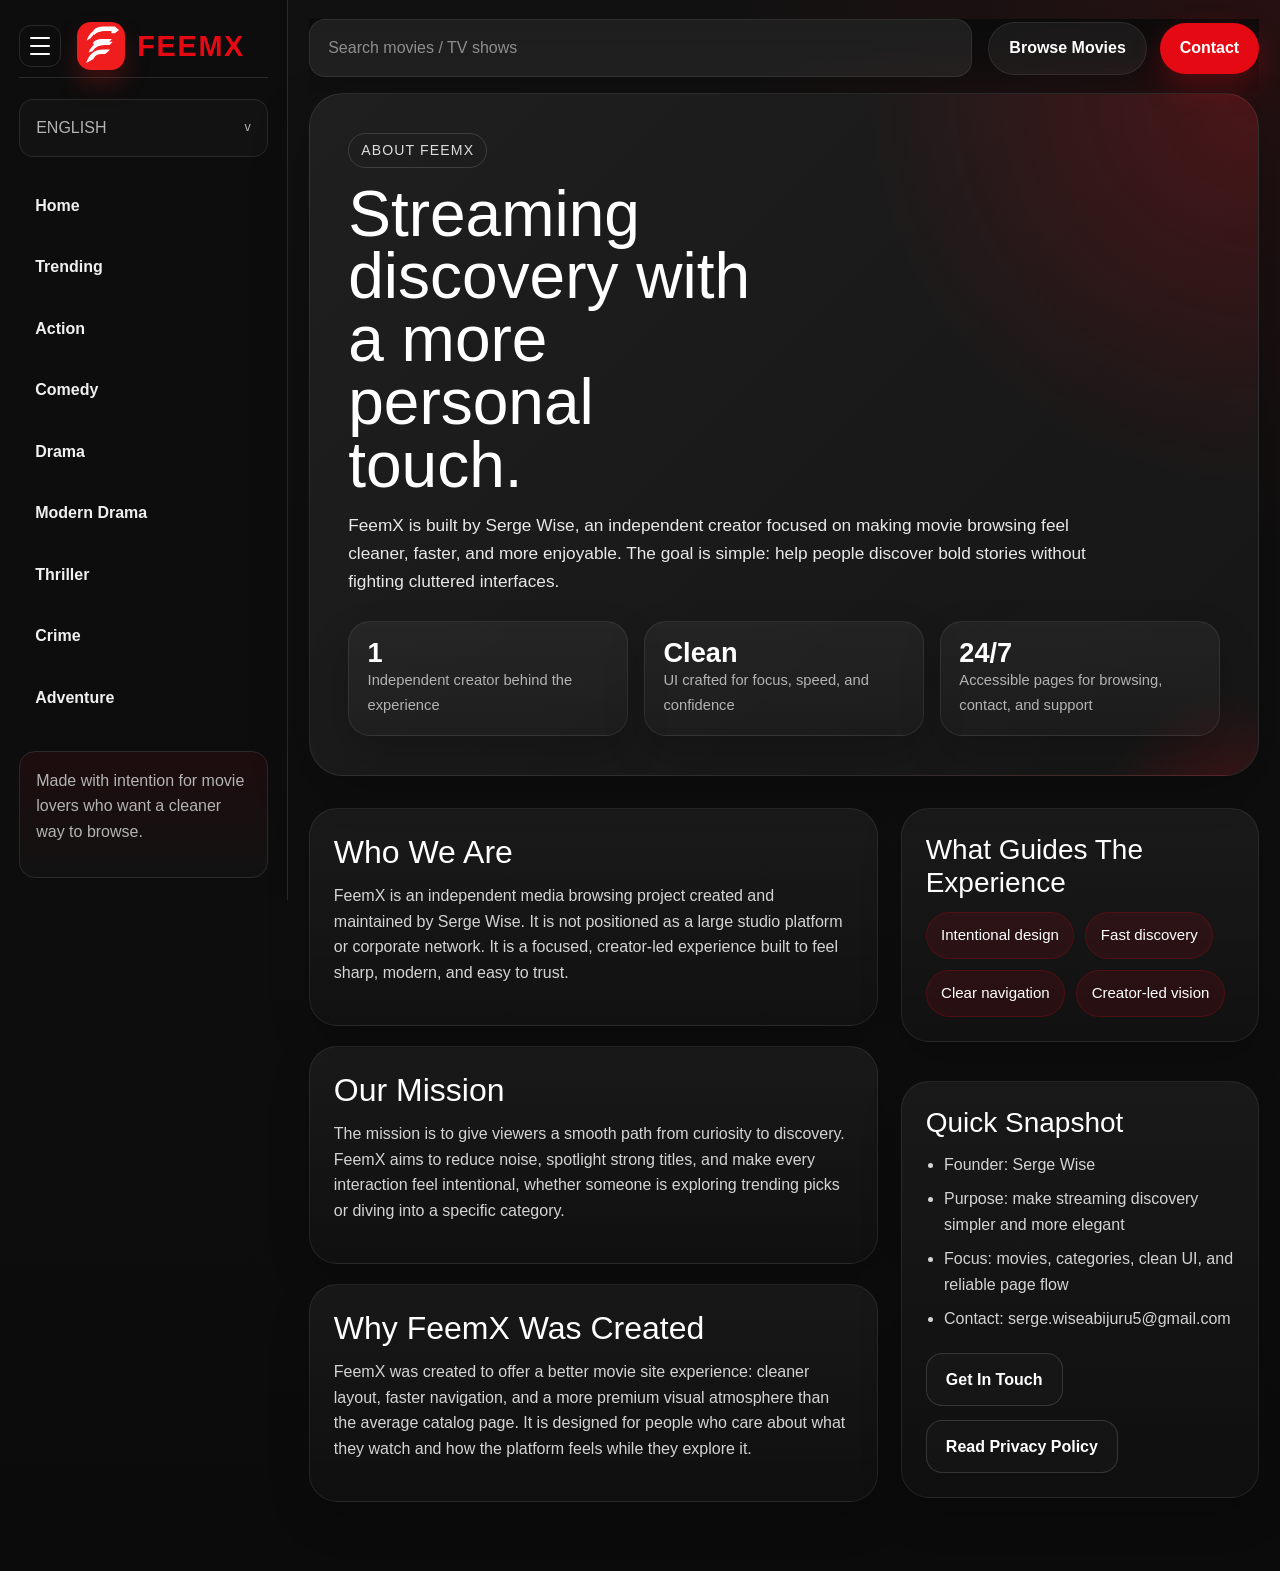
==== commit df0ca13c: "updated feemX" ====
--- a/about.html
+++ b/about.html
@@ -124,8 +124,8 @@
         </main>
     </div>
 
-    <script src="config.js?v=20260423a"></script>
-    <script src="script.js?v=20260423a"></script>
+    <script src="config.js?v=20260423e"></script>
+    <script src="script.js?v=20260423e"></script>
 </body>
 
 </html>
